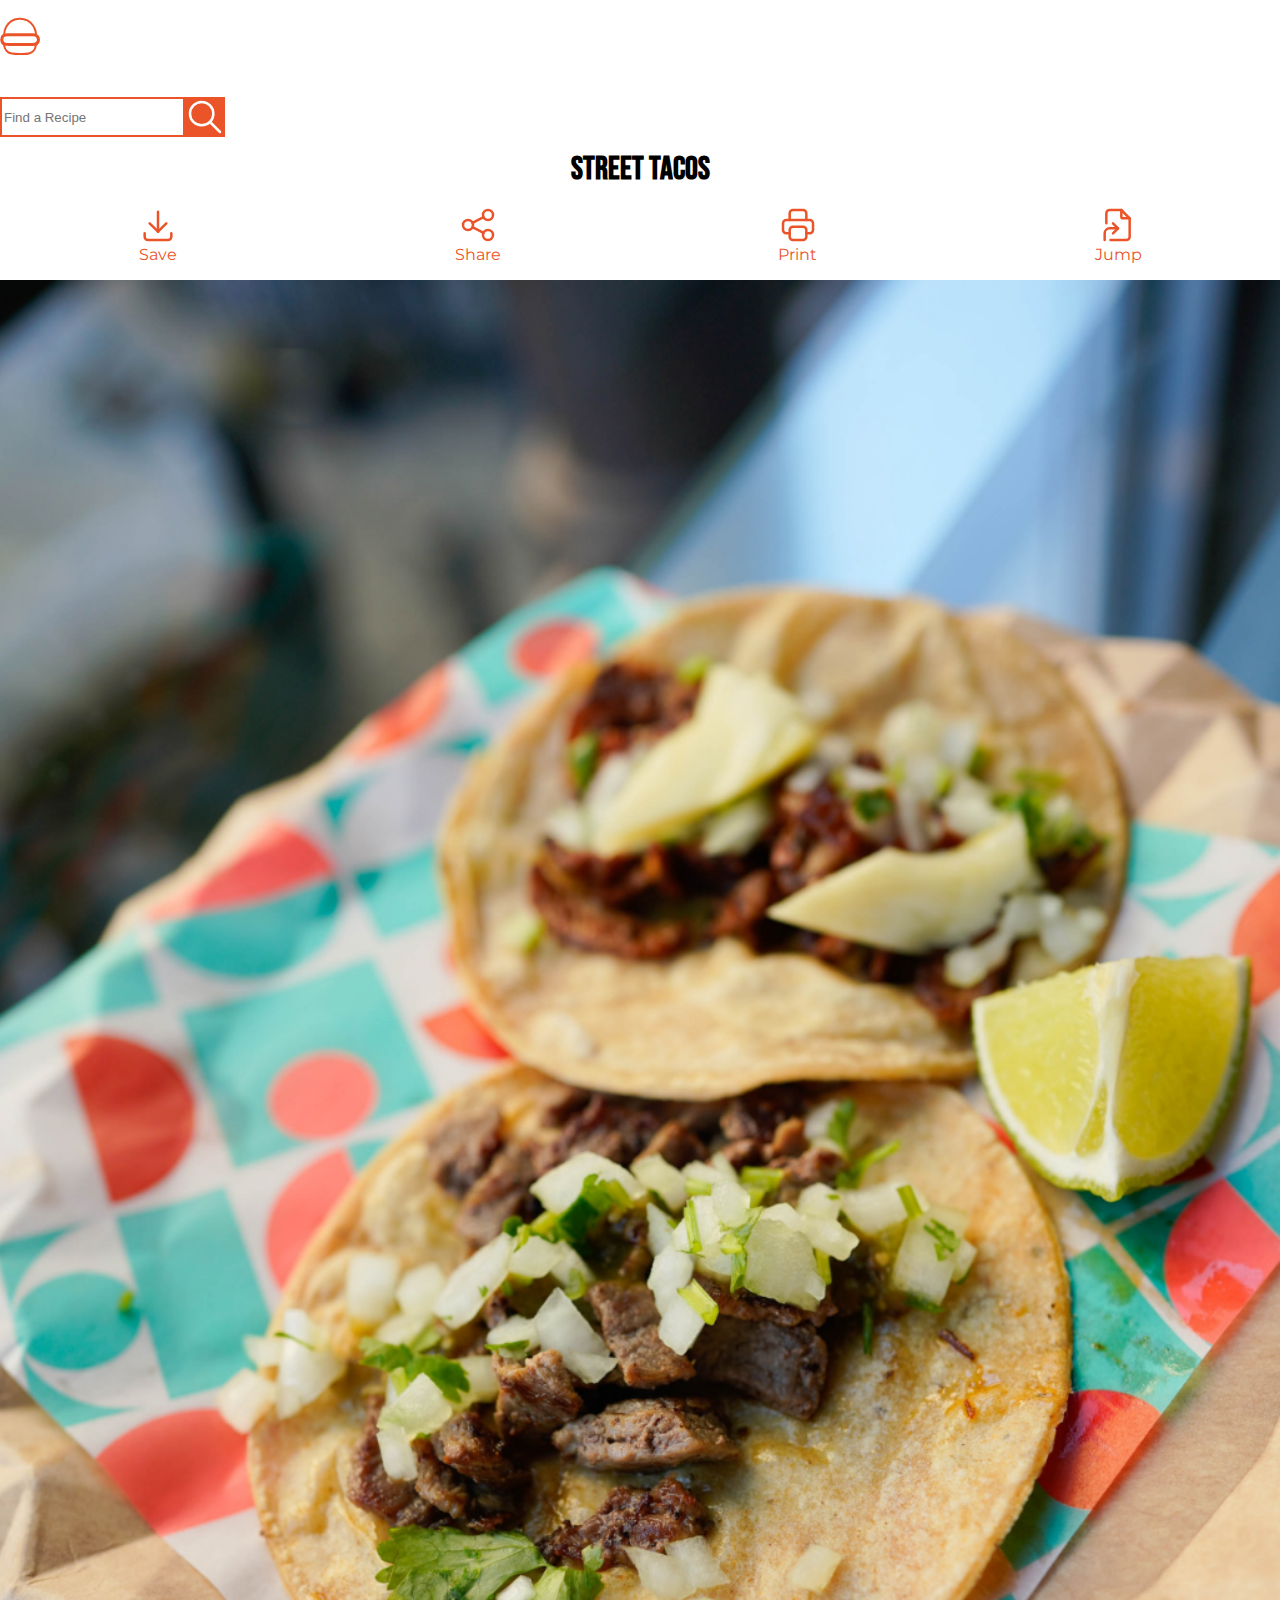
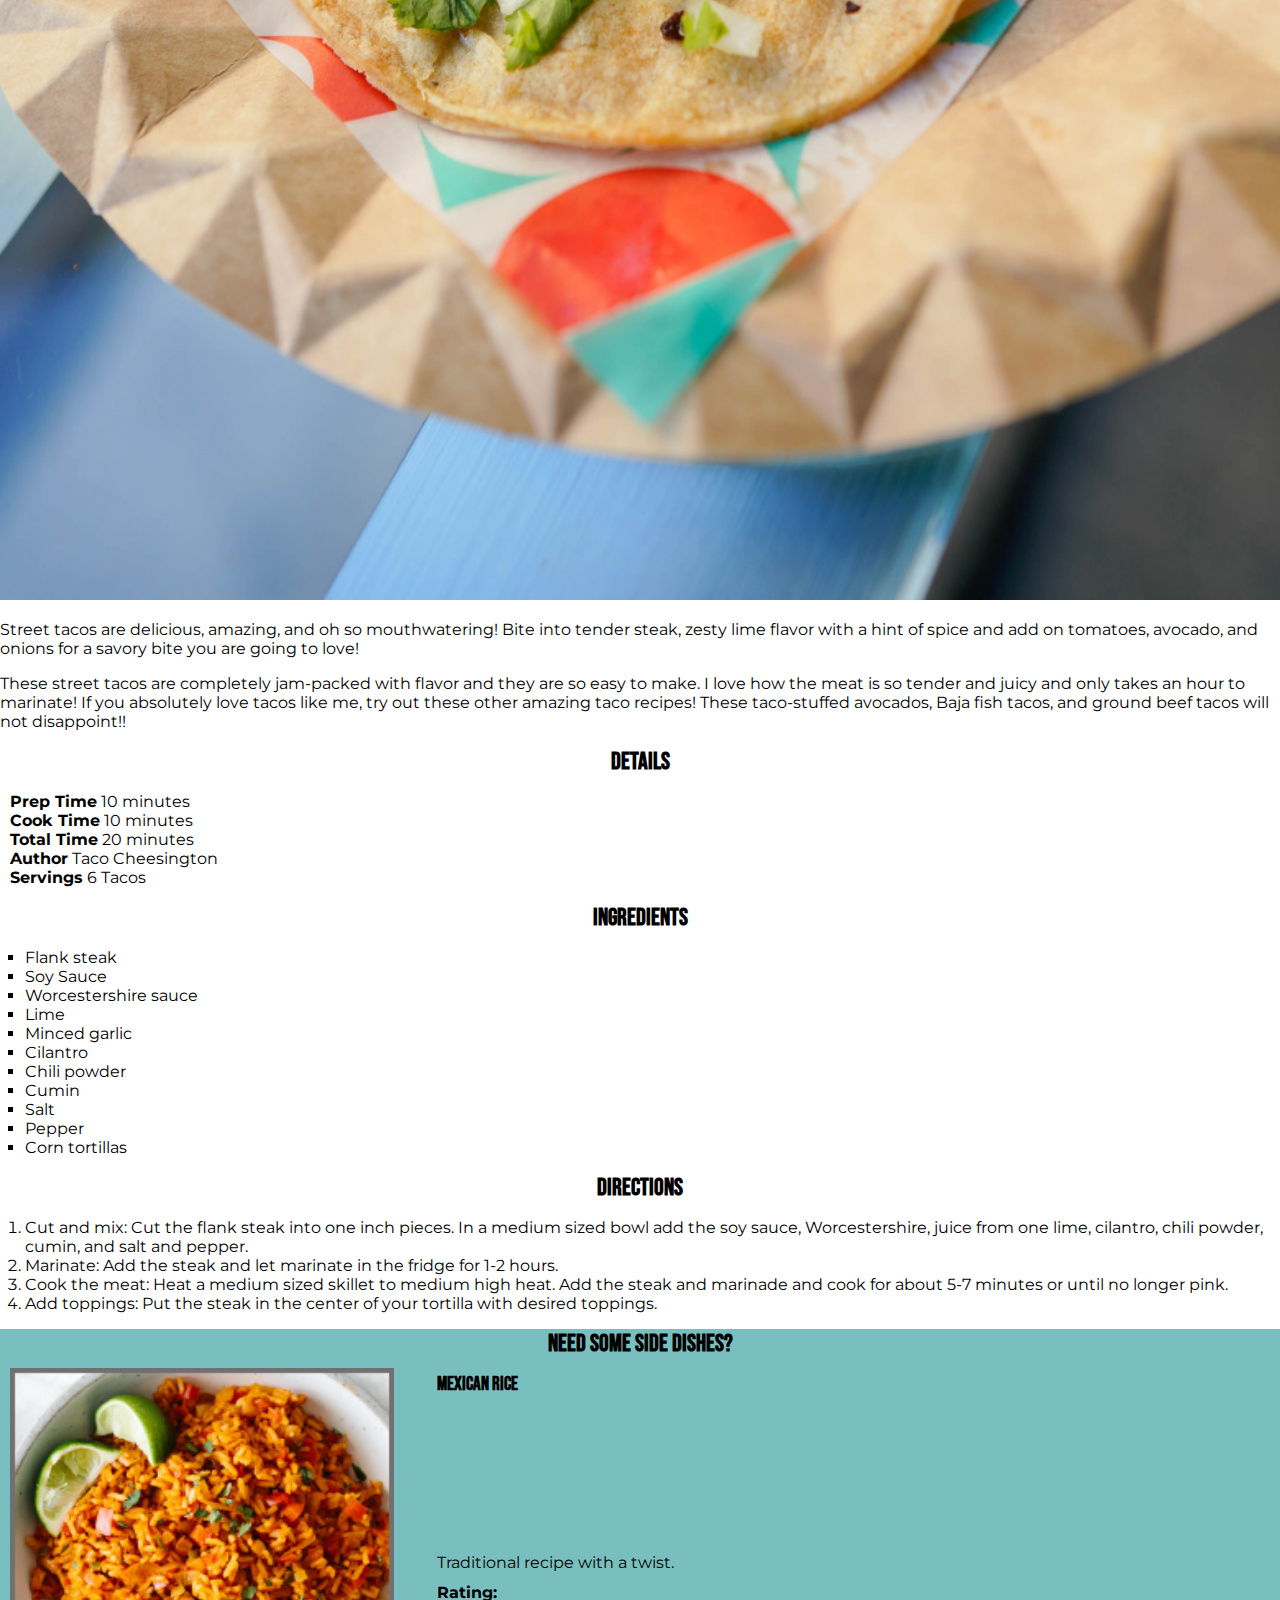
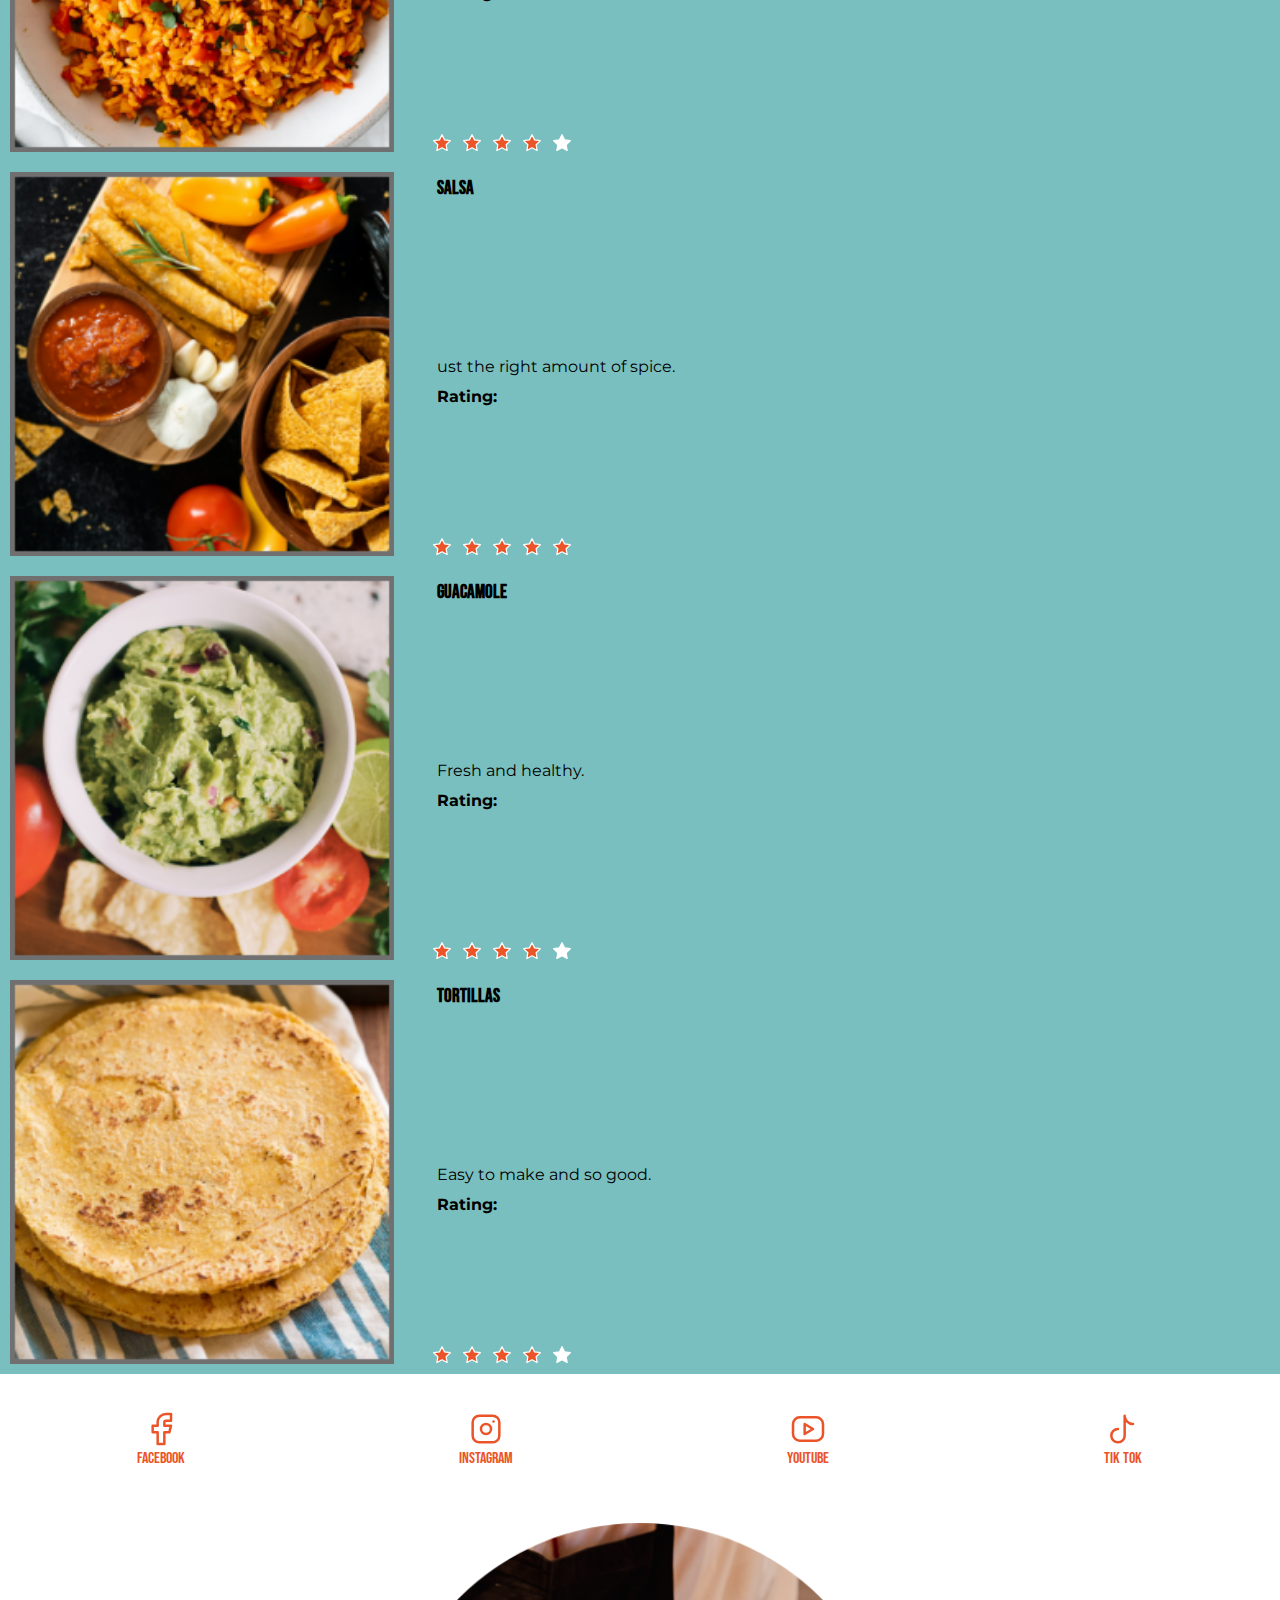
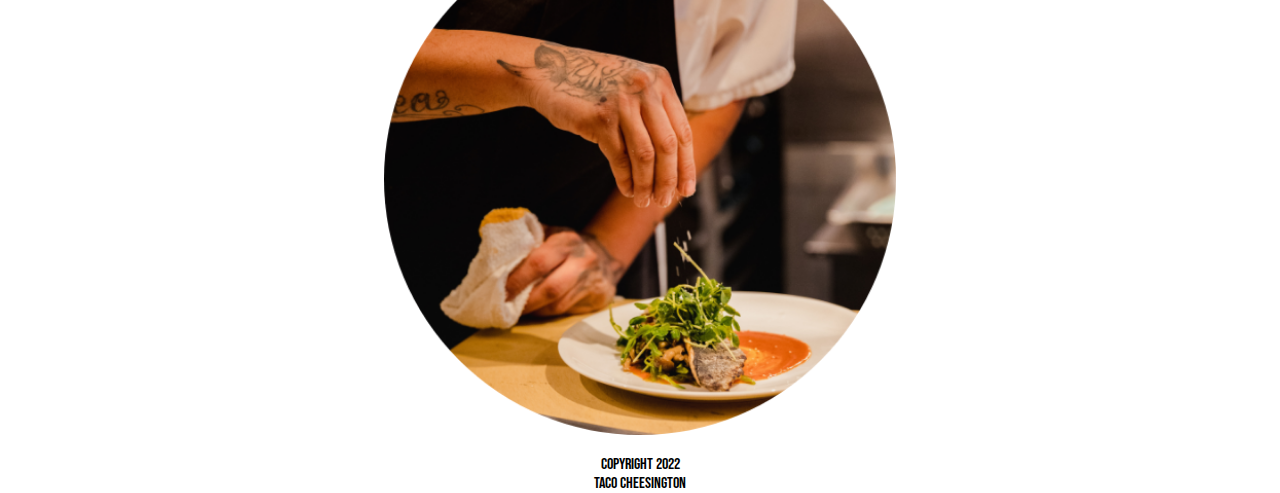
==== index.html @ 2fe8b37b "html marked/ css added" ====
<!-- NOTE: Leave all the content in this order; do not rearrange the text. This is the order it needs to be for accessibility. Use CSS to visually order it for viewing. Also, note the title and heading that have been applied. 
(Images/SVGs - locates files in the Google drive folder)
FONTS= https://fonts.google.com/share?selection.family=Bebas%20Neue%7CMontserrat:ital,wght@0,400;0,700;1,400  -->

<!DOCTYPE html>
<html lang="en">

<head>
    <meta charset="UTF-8">
    <meta name="viewport" content="width=device-width, initial-scale=1.0">
    <link rel="stylesheet" href="designs.css">
    <title>Good Eats - Street Tacos</title>
</head>

<body>
    <main>
        <h1>Street Tacos</h1>
        <ul id="recipe">
            <li><a href="#save">Save <svg xmlns="http://www.w3.org/2000/svg"
                        class="icon icon-tabler icon-tabler-download" width="40" height="40" viewBox="0 0 24 24"
                        stroke-width="1.5" stroke="#EB5428" fill="none" stroke-linecap="round" stroke-linejoin="round">
                        <path stroke="none" d="M0 0h24v24H0z" fill="none" />
                        <path d="M4 17v2a2 2 0 0 0 2 2h12a2 2 0 0 0 2 -2v-2" />
                        <polyline points="7 11 12 16 17 11" />
                        <line x1="12" y1="4" x2="12" y2="16" />
                    </svg></a></li>
            <li><a href="#share">Share <svg xmlns="http://www.w3.org/2000/svg"
                        class="icon icon-tabler icon-tabler-share" width="40" height="40" viewBox="0 0 24 24"
                        stroke-width="1.5" stroke="#EB5428" fill="none" stroke-linecap="round" stroke-linejoin="round">
                        <path stroke="none" d="M0 0h24v24H0z" fill="none" />
                        <circle cx="6" cy="12" r="3" />
                        <circle cx="18" cy="6" r="3" />
                        <circle cx="18" cy="18" r="3" />
                        <line x1="8.7" y1="10.7" x2="15.3" y2="7.3" />
                        <line x1="8.7" y1="13.3" x2="15.3" y2="16.7" />
                    </svg></a></li>
            <li><a href="#print">Print <svg xmlns="http://www.w3.org/2000/svg"
                        class="icon icon-tabler icon-tabler-printer" width="40" height="40" viewBox="0 0 24 24"
                        stroke-width="1.5" stroke="#EB5428" fill="none" stroke-linecap="round" stroke-linejoin="round">
                        <path stroke="none" d="M0 0h24v24H0z" fill="none" />
                        <path d="M17 17h2a2 2 0 0 0 2 -2v-4a2 2 0 0 0 -2 -2h-14a2 2 0 0 0 -2 2v4a2 2 0 0 0 2 2h2" />
                        <path d="M17 9v-4a2 2 0 0 0 -2 -2h-6a2 2 0 0 0 -2 2v4" />
                        <rect x="7" y="13" width="10" height="8" rx="2" />
                    </svg></a></li>
            <li><a href="#jump">Jump <svg xmlns="http://www.w3.org/2000/svg"
                        class="icon icon-tabler icon-tabler-file-symlink" width="40" height="40" viewBox="0 0 24 24"
                        stroke-width="1.5" stroke="#EB5428" fill="none" stroke-linecap="round" stroke-linejoin="round">
                        <path stroke="none" d="M0 0h24v24H0z" fill="none" />
                        <path d="M4 21v-4a3 3 0 0 1 3 -3h5" />
                        <path d="M9 17l3 -3l-3 -3" />
                        <path d="M14 3v4a1 1 0 0 0 1 1h4" />
                        <path d="M5 11v-6a2 2 0 0 1 2 -2h7l5 5v11a2 2 0 0 1 -2 2h-9.5" />
                    </svg></a></li>
        </ul>
        <img src="images/street-tacos.png" alt="">
        <div>
            <p>Street tacos are delicious, amazing, and oh so mouthwatering! Bite into tender steak,
                zesty lime flavor with a hint of spice and add on tomatoes, avocado, and onions for a
                savory bite you are going to love!</p>

            <p>These street tacos are completely jam-packed with flavor and they are so easy to make.
                I love how the meat is so tender and juicy and only takes an hour to marinate! If you absolutely
                love tacos like me, try out these other amazing taco recipes! These taco-stuffed avocados,
                Baja fish tacos, and ground beef tacos will not disappoint!!</p>
        </div>

        <section id="details">
            <h2>Details</h2>
            <ul>
                <li><span>Prep Time</span> 10 minutes</li>
                <li><span>Cook Time</span> 10 minutes</li>
                <li><span>Total Time</span> 20 minutes</li>
                <li><span>Author</span> Taco Cheesington</li>
                <li><span>Servings</span> 6 Tacos</li>
            </ul>
        </section>
        <section>
            <div id="ingredients">
                <h2>Ingredients</h2>
                <ul>
                    <li>Flank steak</li>
                    <li>Soy Sauce</li>
                    <li>Worcestershire sauce</li>
                    <li>Lime</li>
                    <li>Minced garlic</li>
                    <li>Cilantro</li>
                    <li>Chili powder</li>
                    <li>Cumin</li>
                    <li>Salt</li>
                    <li>Pepper</li>
                    <li>Corn tortillas</li>
                </ul>
            </div>
            <div id="directions">
                <h2>Directions</h2>
                <ol>
                    <li>Cut and mix: Cut the flank steak into one inch pieces. In a medium sized bowl add the soy sauce,
                        Worcestershire, juice from one lime, cilantro, chili powder, cumin, and salt and pepper.</li>
                    <li>Marinate: Add the steak and let marinate in the fridge for 1-2 hours.</li>
                    <li>Cook the meat: Heat a medium sized skillet to medium high heat. Add the steak and marinade and
                        cook for about 5-7 minutes or until no longer pink.</li>
                    <li>Add toppings: Put the steak in the center of your tortilla with desired toppings.</li>
                </ol>
            </div>
        </section>
        <section id="sideDishes">
            <h2>Need some side dishes?</h2>
            <section>
                <h3>Mexican Rice</h3>
                <img src="images/mexican-rice.png" alt="">
                <p>Traditional recipe with a twist.</p>
                <span>Rating:</span>
                <div><svg xmlns="http://www.w3.org/2000/svg" class="icon icon-tabler icon-tabler-star" width="20"
                        height="20" viewBox="0 0 24 24" stroke-width="1.5" stroke="#ffffff" fill="#eb5428"
                        stroke-linecap="round" stroke-linejoin="round">
                        <path stroke="none" d="M0 0h24v24H0z" fill="none" />
                        <path
                            d="M12 17.75l-6.172 3.245l1.179 -6.873l-5 -4.867l6.9 -1l3.086 -6.253l3.086 6.253l6.9 1l-5 4.867l1.179 6.873z" />
                    </svg><svg xmlns="http://www.w3.org/2000/svg" class="icon icon-tabler icon-tabler-star" width="20"
                        height="20" viewBox="0 0 24 24" stroke-width="1.5" stroke="#ffffff" fill="#eb5428"
                        stroke-linecap="round" stroke-linejoin="round">
                        <path stroke="none" d="M0 0h24v24H0z" fill="none" />
                        <path
                            d="M12 17.75l-6.172 3.245l1.179 -6.873l-5 -4.867l6.9 -1l3.086 -6.253l3.086 6.253l6.9 1l-5 4.867l1.179 6.873z" />
                    </svg><svg xmlns="http://www.w3.org/2000/svg" class="icon icon-tabler icon-tabler-star" width="20"
                        height="20" viewBox="0 0 24 24" stroke-width="1.5" stroke="#ffffff" fill="#eb5428"
                        stroke-linecap="round" stroke-linejoin="round">
                        <path stroke="none" d="M0 0h24v24H0z" fill="none" />
                        <path
                            d="M12 17.75l-6.172 3.245l1.179 -6.873l-5 -4.867l6.9 -1l3.086 -6.253l3.086 6.253l6.9 1l-5 4.867l1.179 6.873z" />
                    </svg><svg xmlns="http://www.w3.org/2000/svg" class="icon icon-tabler icon-tabler-star" width="20"
                        height="20" viewBox="0 0 24 24" stroke-width="1.5" stroke="#ffffff" fill="#eb5428"
                        stroke-linecap="round" stroke-linejoin="round">
                        <path stroke="none" d="M0 0h24v24H0z" fill="none" />
                        <path
                            d="M12 17.75l-6.172 3.245l1.179 -6.873l-5 -4.867l6.9 -1l3.086 -6.253l3.086 6.253l6.9 1l-5 4.867l1.179 6.873z" />
                    </svg><svg xmlns="http://www.w3.org/2000/svg" class="icon icon-tabler icon-tabler-star" width="20"
                        height="20" viewBox="0 0 24 24" stroke-width="1.5" stroke="#ffffff" fill="#ffffff"
                        stroke-linecap="round" stroke-linejoin="round">
                        <path stroke="none" d="M0 0h24v24H0z" fill="none" />
                        <path
                            d="M12 17.75l-6.172 3.245l1.179 -6.873l-5 -4.867l6.9 -1l3.086 -6.253l3.086 6.253l6.9 1l-5 4.867l1.179 6.873z" />
                    </svg>
                </div>
            </section>
            <section>
                <h3>Salsa</h3>
                <img src="images/salsa.png" alt="">
                <p>ust the right amount of spice.</p>
                <span>Rating:</span>
                <div><svg xmlns="http://www.w3.org/2000/svg" class="icon icon-tabler icon-tabler-star" width="20"
                        height="20" viewBox="0 0 24 24" stroke-width="1.5" stroke="#ffffff" fill="#eb5428"
                        stroke-linecap="round" stroke-linejoin="round">
                        <path stroke="none" d="M0 0h24v24H0z" fill="none" />
                        <path
                            d="M12 17.75l-6.172 3.245l1.179 -6.873l-5 -4.867l6.9 -1l3.086 -6.253l3.086 6.253l6.9 1l-5 4.867l1.179 6.873z" />
                    </svg><svg xmlns="http://www.w3.org/2000/svg" class="icon icon-tabler icon-tabler-star" width="20"
                        height="20" viewBox="0 0 24 24" stroke-width="1.5" stroke="#ffffff" fill="#eb5428"
                        stroke-linecap="round" stroke-linejoin="round">
                        <path stroke="none" d="M0 0h24v24H0z" fill="none" />
                        <path
                            d="M12 17.75l-6.172 3.245l1.179 -6.873l-5 -4.867l6.9 -1l3.086 -6.253l3.086 6.253l6.9 1l-5 4.867l1.179 6.873z" />
                    </svg><svg xmlns="http://www.w3.org/2000/svg" class="icon icon-tabler icon-tabler-star" width="20"
                        height="20" viewBox="0 0 24 24" stroke-width="1.5" stroke="#ffffff" fill="#eb5428"
                        stroke-linecap="round" stroke-linejoin="round">
                        <path stroke="none" d="M0 0h24v24H0z" fill="none" />
                        <path
                            d="M12 17.75l-6.172 3.245l1.179 -6.873l-5 -4.867l6.9 -1l3.086 -6.253l3.086 6.253l6.9 1l-5 4.867l1.179 6.873z" />
                    </svg><svg xmlns="http://www.w3.org/2000/svg" class="icon icon-tabler icon-tabler-star" width="20"
                        height="20" viewBox="0 0 24 24" stroke-width="1.5" stroke="#ffffff" fill="#eb5428"
                        stroke-linecap="round" stroke-linejoin="round">
                        <path stroke="none" d="M0 0h24v24H0z" fill="none" />
                        <path
                            d="M12 17.75l-6.172 3.245l1.179 -6.873l-5 -4.867l6.9 -1l3.086 -6.253l3.086 6.253l6.9 1l-5 4.867l1.179 6.873z" />
                    </svg><svg xmlns="http://www.w3.org/2000/svg" class="icon icon-tabler icon-tabler-star" width="20"
                        height="20" viewBox="0 0 24 24" stroke-width="1.5" stroke="#ffffff" fill="#eb5428"
                        stroke-linecap="round" stroke-linejoin="round">
                        <path stroke="none" d="M0 0h24v24H0z" fill="none" />
                        <path
                            d="M12 17.75l-6.172 3.245l1.179 -6.873l-5 -4.867l6.9 -1l3.086 -6.253l3.086 6.253l6.9 1l-5 4.867l1.179 6.873z" />
                    </svg>
                </div>
            </section>
            <section>
                <h3>Guacamole</h3>
                <img src="images/guacamole.png" alt="">
                <p>Fresh and healthy.</p>
                <span>Rating:</span>
                <div><svg xmlns="http://www.w3.org/2000/svg" class="icon icon-tabler icon-tabler-star" width="20"
                        height="20" viewBox="0 0 24 24" stroke-width="1.5" stroke="#ffffff" fill="#eb5428"
                        stroke-linecap="round" stroke-linejoin="round">
                        <path stroke="none" d="M0 0h24v24H0z" fill="none" />
                        <path
                            d="M12 17.75l-6.172 3.245l1.179 -6.873l-5 -4.867l6.9 -1l3.086 -6.253l3.086 6.253l6.9 1l-5 4.867l1.179 6.873z" />
                    </svg><svg xmlns="http://www.w3.org/2000/svg" class="icon icon-tabler icon-tabler-star" width="20"
                        height="20" viewBox="0 0 24 24" stroke-width="1.5" stroke="#ffffff" fill="#eb5428"
                        stroke-linecap="round" stroke-linejoin="round">
                        <path stroke="none" d="M0 0h24v24H0z" fill="none" />
                        <path
                            d="M12 17.75l-6.172 3.245l1.179 -6.873l-5 -4.867l6.9 -1l3.086 -6.253l3.086 6.253l6.9 1l-5 4.867l1.179 6.873z" />
                    </svg><svg xmlns="http://www.w3.org/2000/svg" class="icon icon-tabler icon-tabler-star" width="20"
                        height="20" viewBox="0 0 24 24" stroke-width="1.5" stroke="#ffffff" fill="#eb5428"
                        stroke-linecap="round" stroke-linejoin="round">
                        <path stroke="none" d="M0 0h24v24H0z" fill="none" />
                        <path
                            d="M12 17.75l-6.172 3.245l1.179 -6.873l-5 -4.867l6.9 -1l3.086 -6.253l3.086 6.253l6.9 1l-5 4.867l1.179 6.873z" />
                    </svg><svg xmlns="http://www.w3.org/2000/svg" class="icon icon-tabler icon-tabler-star" width="20"
                        height="20" viewBox="0 0 24 24" stroke-width="1.5" stroke="#ffffff" fill="#eb5428"
                        stroke-linecap="round" stroke-linejoin="round">
                        <path stroke="none" d="M0 0h24v24H0z" fill="none" />
                        <path
                            d="M12 17.75l-6.172 3.245l1.179 -6.873l-5 -4.867l6.9 -1l3.086 -6.253l3.086 6.253l6.9 1l-5 4.867l1.179 6.873z" />
                    </svg><svg xmlns="http://www.w3.org/2000/svg" class="icon icon-tabler icon-tabler-star" width="20"
                        height="20" viewBox="0 0 24 24" stroke-width="1.5" stroke="#ffffff" fill="#ffffff"
                        stroke-linecap="round" stroke-linejoin="round">
                        <path stroke="none" d="M0 0h24v24H0z" fill="none" />
                        <path
                            d="M12 17.75l-6.172 3.245l1.179 -6.873l-5 -4.867l6.9 -1l3.086 -6.253l3.086 6.253l6.9 1l-5 4.867l1.179 6.873z" />
                    </svg>
                </div>
            </section>
            <section>
                <h3>Tortillas</h3>
                <img src="images/tortillas.png" alt="">
                <p>Easy to make and so good.</p>
                <span>Rating:</span>
                <div><svg xmlns="http://www.w3.org/2000/svg" class="icon icon-tabler icon-tabler-star" width="20"
                        height="20" viewBox="0 0 24 24" stroke-width="1.5" stroke="#ffffff" fill="#eb5428"
                        stroke-linecap="round" stroke-linejoin="round">
                        <path stroke="none" d="M0 0h24v24H0z" fill="none" />
                        <path
                            d="M12 17.75l-6.172 3.245l1.179 -6.873l-5 -4.867l6.9 -1l3.086 -6.253l3.086 6.253l6.9 1l-5 4.867l1.179 6.873z" />
                    </svg><svg xmlns="http://www.w3.org/2000/svg" class="icon icon-tabler icon-tabler-star" width="20"
                        height="20" viewBox="0 0 24 24" stroke-width="1.5" stroke="#ffffff" fill="#eb5428"
                        stroke-linecap="round" stroke-linejoin="round">
                        <path stroke="none" d="M0 0h24v24H0z" fill="none" />
                        <path
                            d="M12 17.75l-6.172 3.245l1.179 -6.873l-5 -4.867l6.9 -1l3.086 -6.253l3.086 6.253l6.9 1l-5 4.867l1.179 6.873z" />
                    </svg><svg xmlns="http://www.w3.org/2000/svg" class="icon icon-tabler icon-tabler-star" width="20"
                        height="20" viewBox="0 0 24 24" stroke-width="1.5" stroke="#ffffff" fill="#eb5428"
                        stroke-linecap="round" stroke-linejoin="round">
                        <path stroke="none" d="M0 0h24v24H0z" fill="none" />
                        <path
                            d="M12 17.75l-6.172 3.245l1.179 -6.873l-5 -4.867l6.9 -1l3.086 -6.253l3.086 6.253l6.9 1l-5 4.867l1.179 6.873z" />
                    </svg><svg xmlns="http://www.w3.org/2000/svg" class="icon icon-tabler icon-tabler-star" width="20"
                        height="20" viewBox="0 0 24 24" stroke-width="1.5" stroke="#ffffff" fill="#eb5428"
                        stroke-linecap="round" stroke-linejoin="round">
                        <path stroke="none" d="M0 0h24v24H0z" fill="none" />
                        <path
                            d="M12 17.75l-6.172 3.245l1.179 -6.873l-5 -4.867l6.9 -1l3.086 -6.253l3.086 6.253l6.9 1l-5 4.867l1.179 6.873z" />
                    </svg><svg xmlns="http://www.w3.org/2000/svg" class="icon icon-tabler icon-tabler-star" width="20"
                        height="20" viewBox="0 0 24 24" stroke-width="1.5" stroke="#ffffff" fill="#ffffff"
                        stroke-linecap="round" stroke-linejoin="round">
                        <path stroke="none" d="M0 0h24v24H0z" fill="none" />
                        <path
                            d="M12 17.75l-6.172 3.245l1.179 -6.873l-5 -4.867l6.9 -1l3.086 -6.253l3.086 6.253l6.9 1l-5 4.867l1.179 6.873z" />
                    </svg>
                </div>
            </section>
        </section>
    </main>

    <header>
        <nav>
            <ul>
                <li><a href="#home"><svg xmlns="http://www.w3.org/2000/svg" width="40" height="40"
                            style="enable-background:new 0 0 40 40" xml:space="preserve">
                            <path
                                d="M36 17.6c.1 1.8.1 3.6.1 5.4.1 2.7 0 5.5-.9 8-.5 1.4-1.3 2.6-2.4 3.6-3.3 2.7-6 2.4-12.6 2.4-4.6 0-9.2.2-12.2-1.9-2.5-1.8-3.6-4.2-3.8-7.1-.2-3.6.1-7.2.1-10.8 0-2.6.6-5.1 1.9-7.4 2.5-4.5 7.3-7.5 12.4-8 .4-.1.9-.1 1.4-.1 5.2 0 10.1 2.6 13 6.8 1 1.5 1.8 3.1 2.3 4.9.4 1.3.6 2.7.7 4.2z"
                                style="fill:none;stroke:#eb5428;stroke-width:2;stroke-miterlimit:10" />
                            <path
                                d="M36.1 22.6c0 .5-.1 1-.5 1.4-.5.7-1.4 1.2-2.6 1.3-2.8.2-5.8.1-8.6.1h-12c-1.3 0-2.6 0-3.8-.1-1.1 0-2.4 0-3.3-.6-.8-.6-1.2-1.4-1.2-2.2 0-.9.3-1.8 1.5-2.3.9-.4 2-.5 3.1-.5 1.4 0 2.8-.1 4.3-.1h14.5c1.2 0 2.3 0 3.5.1 1.7.1 3.3-.1 4.4 1 .3.6.7 1.3.7 1.9z"
                                style="fill:none;stroke:#fff;stroke-width:2.0832;stroke-miterlimit:10" />
                            <path
                                d="M38.5 22.6c0 .9-.2 1.7-.5 2.5-.6 1.3-1.7 2.1-3 2.2-3.3.3-6.7.2-9.9.2H11.2c-1.5 0-3-.1-4.4-.1-1.3-.1-2.8 0-3.8-1-.9-1-1.3-2.5-1.3-3.8 0-1.6.3-3.1 1.7-4 1-.7 2.3-.8 3.5-.8 1.6-.1 3.3-.1 4.9-.1H28.5c1.3 0 2.7 0 4 .1 2 .1 3.8-.1 5.1 1.7.5.9.9 2 .9 3.1z"
                                style="fill:none;stroke:#eb5428;stroke-width:2.9408;stroke-miterlimit:10" />
                        </svg></a></li>
                <li><a href="#home"><svg xmlns="http://www.w3.org/2000/svg"
                            class="icon icon-tabler icon-tabler-tools-kitchen" width="60" height="60"
                            viewBox="0 0 24 24" stroke-width="1.5" stroke="#ffffff" fill="none" stroke-linecap="round"
                            stroke-linejoin="round">
                            <path stroke="none" d="M0 0h24v24H0z" fill="none" />
                            <path d="M4 3h8l-1 9h-6z" />
                            <path d="M7 18h2v3h-2z" />
                            <path d="M20 3v12h-5c-.023 -3.681 .184 -7.406 5 -12z" />
                            <path d="M20 15v6h-1v-3" />
                            <line x1="8" y1="12" x2="8" y2="18" />
                        </svg></a></li>
                <li><a href="#breakfast">Breakfast <img src="images/breakfast.png" alt=""></a></li>
                <li><a href="#brunch">Brunch <img src="images/brunch.png" alt=""></a></li>
                <li><a href="#lunch">Lunch <img src="images/lunch.png" alt=""></a></li>
                <li><a href="#dinner">Dinner <img src="images/dinner.png" alt=""></a></li>
                <li><a href="#apps">Appetizers <img src="images/appetizers.png" alt=""></a></li>
                <li><a href="#desserts">Desserts <img src="images/desserts.png" alt=""></a></li>
                <li><a href="#drinks">Beverages <img src="images/beverages.png" alt=""></a></li>
                <li><a href="#profile"><svg xmlns="http://www.w3.org/2000/svg"
                            class="icon icon-tabler icon-tabler-user-circle" width="40" height="40" viewBox="0 0 24 24"
                            stroke-width="1.5" stroke="#ffffff" fill="none" stroke-linecap="round"
                            stroke-linejoin="round">
                            <path stroke="none" d="M0 0h24v24H0z" fill="none" />
                            <circle cx="12" cy="12" r="9" />
                            <circle cx="12" cy="10" r="3" />
                            <path d="M6.168 18.849a4 4 0 0 1 3.832 -2.849h4a4 4 0 0 1 3.834 2.855" />
                        </svg></a></li>
            </ul>
        </nav>
        <div>
            <input type="text" placeholder="Find a Recipe">
            <svg xmlns="http://www.w3.org/2000/svg" class="icon icon-tabler icon-tabler-search" width="40" height="40"
                viewBox="0 0 24 24" stroke-width="1.5" stroke="#fff" fill="#EB5428" stroke-linecap="round"
                stroke-linejoin="round">
                <path stroke="none" d="M0 0h24v24H0z" fill="#EB5428" />
                <circle cx="10" cy="10" r="7" />
                <line x1="21" y1="21" x2="15" y2="15" />
            </svg>
        </div>
    </header>
    <footer>
        <section id="social">
            <span>Social Media Links</span>
            <ul>
                <li><a href="">Facebook <svg xmlns="http://www.w3.org/2000/svg"
                            class="icon icon-tabler icon-tabler-brand-facebook" width="40" height="40"
                            viewBox="0 0 24 24" stroke-width="1.5" stroke="#EB5428" fill="none" stroke-linecap="round"
                            stroke-linejoin="round">
                            <path stroke="none" d="M0 0h24v24H0z" fill="none" />
                            <path d="M7 10v4h3v7h4v-7h3l1 -4h-4v-2a1 1 0 0 1 1 -1h3v-4h-3a5 5 0 0 0 -5 5v2h-3" />
                        </svg></a></li>
                <li><a href="">Instagram <svg xmlns="http://www.w3.org/2000/svg"
                            class="icon icon-tabler icon-tabler-brand-instagram" width="40" height="40"
                            viewBox="0 0 24 24" stroke-width="1.5" stroke="#EB5428" fill="none" stroke-linecap="round"
                            stroke-linejoin="round">
                            <path stroke="none" d="M0 0h24v24H0z" fill="none" />
                            <rect x="4" y="4" width="16" height="16" rx="4" />
                            <circle cx="12" cy="12" r="3" />
                            <line x1="16.5" y1="7.5" x2="16.5" y2="7.501" />
                        </svg></a></li>
                <li><a href="">YouTube <svg xmlns="http://www.w3.org/2000/svg"
                            class="icon icon-tabler icon-tabler-brand-youtube" width="40" height="40"
                            viewBox="0 0 24 24" stroke-width="1.5" stroke="#EB5428" fill="none" stroke-linecap="round"
                            stroke-linejoin="round">
                            <path stroke="none" d="M0 0h24v24H0z" fill="none" />
                            <rect x="3" y="5" width="18" height="14" rx="4" />
                            <path d="M10 9l5 3l-5 3z" />
                        </svg></a></li>
                <li><a href="">Tik Tok <svg xmlns="http://www.w3.org/2000/svg"
                            class="icon icon-tabler icon-tabler-brand-tiktok" width="40" height="40" viewBox="0 0 24 24"
                            stroke-width="1.5" stroke="#EB5428" fill="none" stroke-linecap="round"
                            stroke-linejoin="round">
                            <path stroke="none" d="M0 0h24v24H0z" fill="none" />
                            <path d="M9 12a4 4 0 1 0 4 4v-12a5 5 0 0 0 5 5" />
                        </svg></a></li>

            </ul>
        </section>

        <span>Good Eats</span>
        <section id="copyRight">
            <div>
                <p>Copyright 2022</p>
                <p>Taco Cheesington</p>
            </div>
            <img src="images/taco-cheesington.png" alt="">
        </section>
    </footer>
</body>

</html>
---- designs.css ----
@font-face {
    font-family: bebas;
    src: url("fonts/BebasNeue-Regular.ttf");
}

@font-face {
    font-family: montserrat;
    src: url("fonts/Montserrat-VariableFont_wght.ttf");
}

html {
    /* font-family: Arial, Helvetica, sans-serif; */
    background-color: rgba(122, 191, 191, 0.5);
    margin: 0 auto;
}

body {
    margin: 0 auto;
    background-color: #fff;
    max-width: 1300px;
    font-family: montserrat, Arial, Helvetica, sans-serif;
}



@media screen and (min-width:414px) {

    h1,
    h2,
    h3 {
        margin: 0;
        text-transform: uppercase;
        text-align: center;
        font-family: bebas, cursive;
    }

    li {
        list-style-type: none;
    }

    li a {
        text-decoration: none;
    }


    #recipe {
        display: flex;
        padding: 0;
        flex-direction: row;
        justify-content: space-around;
    }

    #recipe a {
        color: #eb5428;
        display: flex;
        flex-direction: column-reverse;
        align-items: center;
    }

    main {
        padding-top: 150px;
    }

    header div {
        display: flex;
    }

    input {
        border: #eb5428 solid 2px;

    }

    main img {
        width: 100%;
    }

    a[href="#breakfast"],
    a[href="#brunch"],
    a[href="#lunch"],
    a[href="#dinner"],
    a[href="#apps"],
    a[href="#desserts"],
    a[href="#drinks"] {
        visibility: collapse;
    }

    header {
        position: absolute;
        top: 1px;
        height: 100px;
    }

    nav ul {
        display: flex;
        width: 100%;
        padding: 0;
    }

    nav li {
        list-style-type: none;
    }

    nav img {
        width: 10%;
    }

    #details span {
        font-weight: bold;
    }

    #details ul {
        padding-left: 10px;
    }

    #ingredients li {
        list-style-type: square;
    }

    #ingredients ul {
        padding-left: 25px;
    }

    #directions li {
        list-style-type: auto;
    }

    #directions ol {
        padding-left: 25px;
    }

    #sideDishes {
        background-color: #7abfbf;
    }

    #sideDishes section {
        display: grid;
        grid-template-columns: 1fr 1fr 1fr;
        grid-template-rows: 1fr 1fr;
    }

    #sideDishes img {
        width: 45%;
        grid-column-start: 1;
        grid-column-end: 3;
        grid-row-start: 1;
        grid-row-end: 4;
        padding: 10px;
    }

    #sideDishes h3,
    #sideDishes p {
        grid-column-start: 2;
        grid-column-end: 4;
        grid-row-start: 1;
        grid-row-end: 2;
        text-align: left;
        padding: 10px;
    }

    #sideDishes h3 {
        padding-top: 15px;
        font-weight: bold;
    }

    #sideDishes p {
        grid-row-start: 2;
        margin: 0;
    }

    #sideDishes span {
        grid-column-start: 2;
        grid-column-end: 4;
        grid-row-start: 2;
        width: fit-content;
        height: fit-content;
        padding: 40px 0 0 10px;
        font-weight: bold;
    }

    #sideDishes div {
        grid-column-start: 2;
        grid-column-end: 4;
        grid-row-start: 3;
    }

    #sideDishes svg {
        padding: 5px;
    }

    footer img {
        width: 40%;
        padding: 20px;
    }

    footer span {
        visibility: hidden;
    }

    #social ul {
        display: flex;
        padding: 0;
        flex-direction: row;
        justify-content: space-around;
    }

    #social a {
        color: #eb5428;
        display: flex;
        flex-direction: column-reverse;
        align-items: center;
    }

    footer {
        font-family: bebas, cursive;
        text-align: center;
    }

    footer p{
        margin: 0;
    }

    #copyRight{
        display: flex;
        flex-direction: column-reverse;
        align-items: center;
    }

}

@media screen and (min-width:768px) {}

@media screen and (min-width:1280px) {}
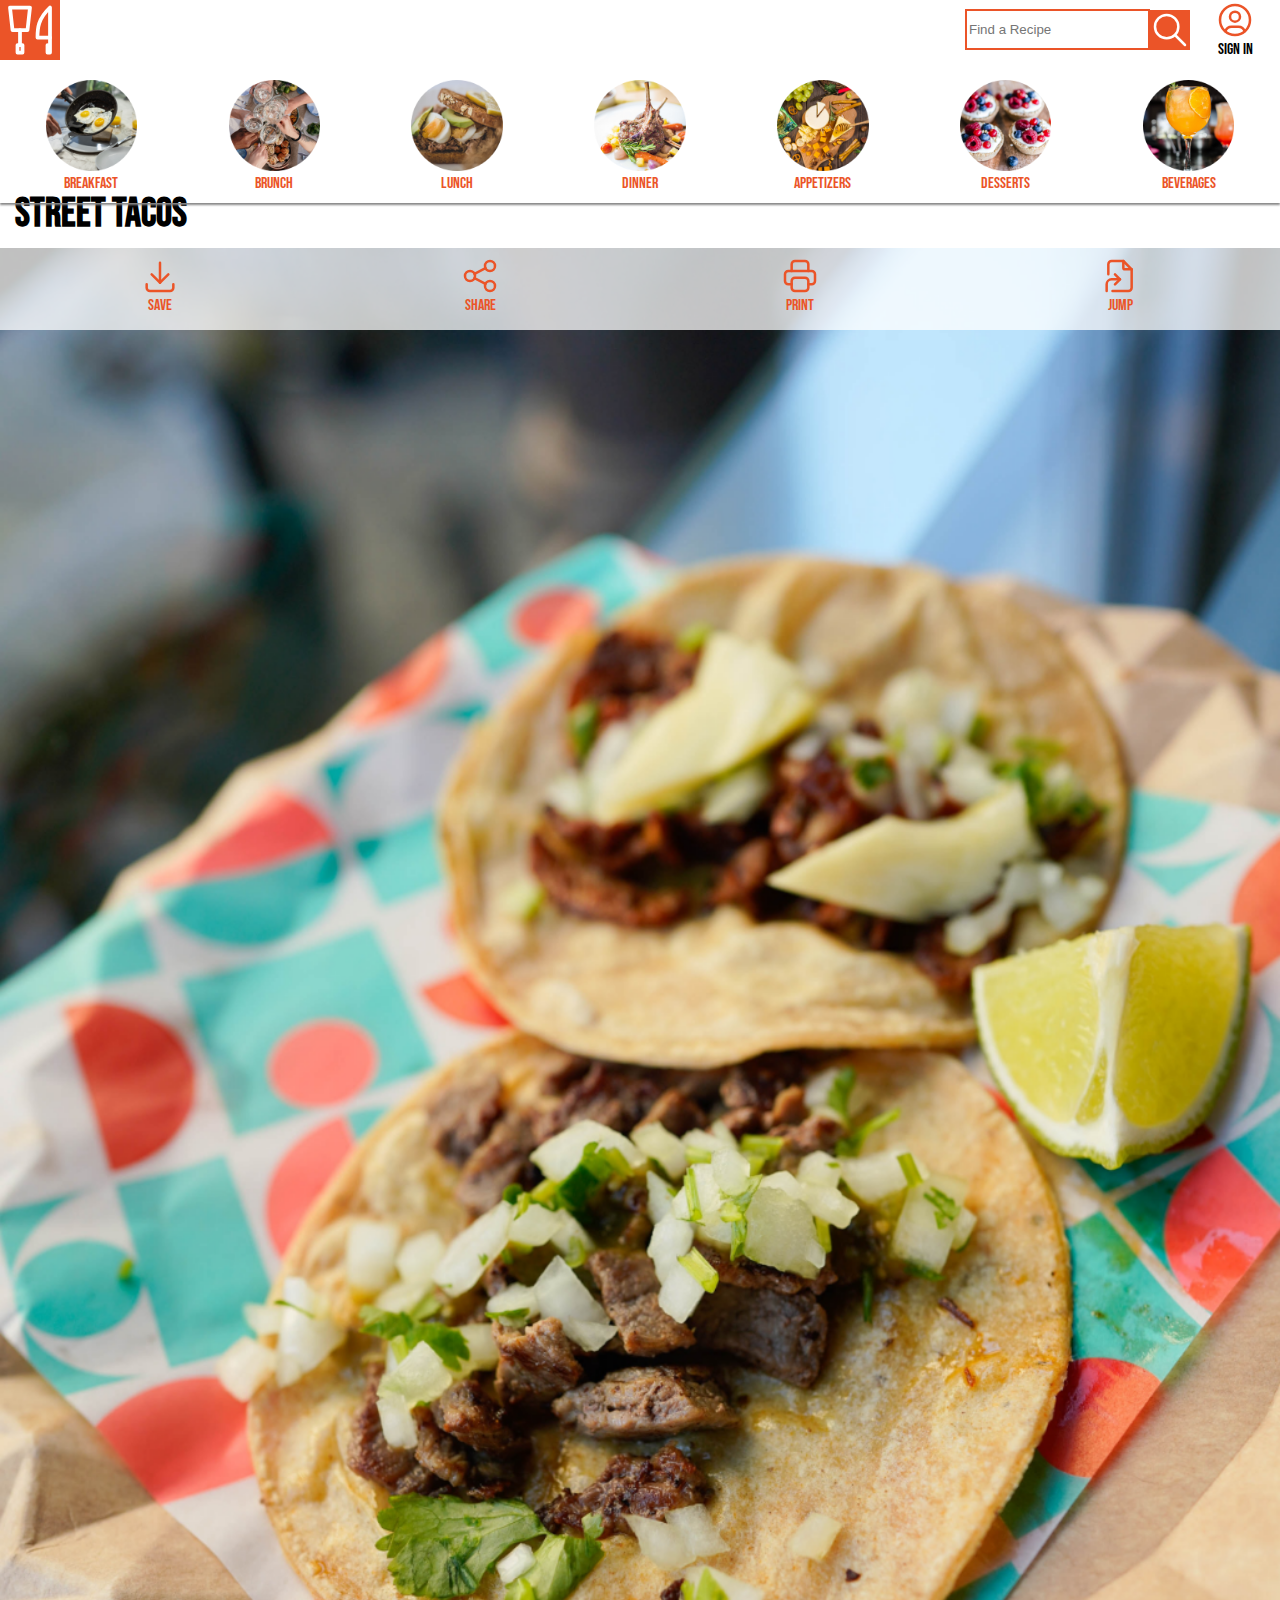
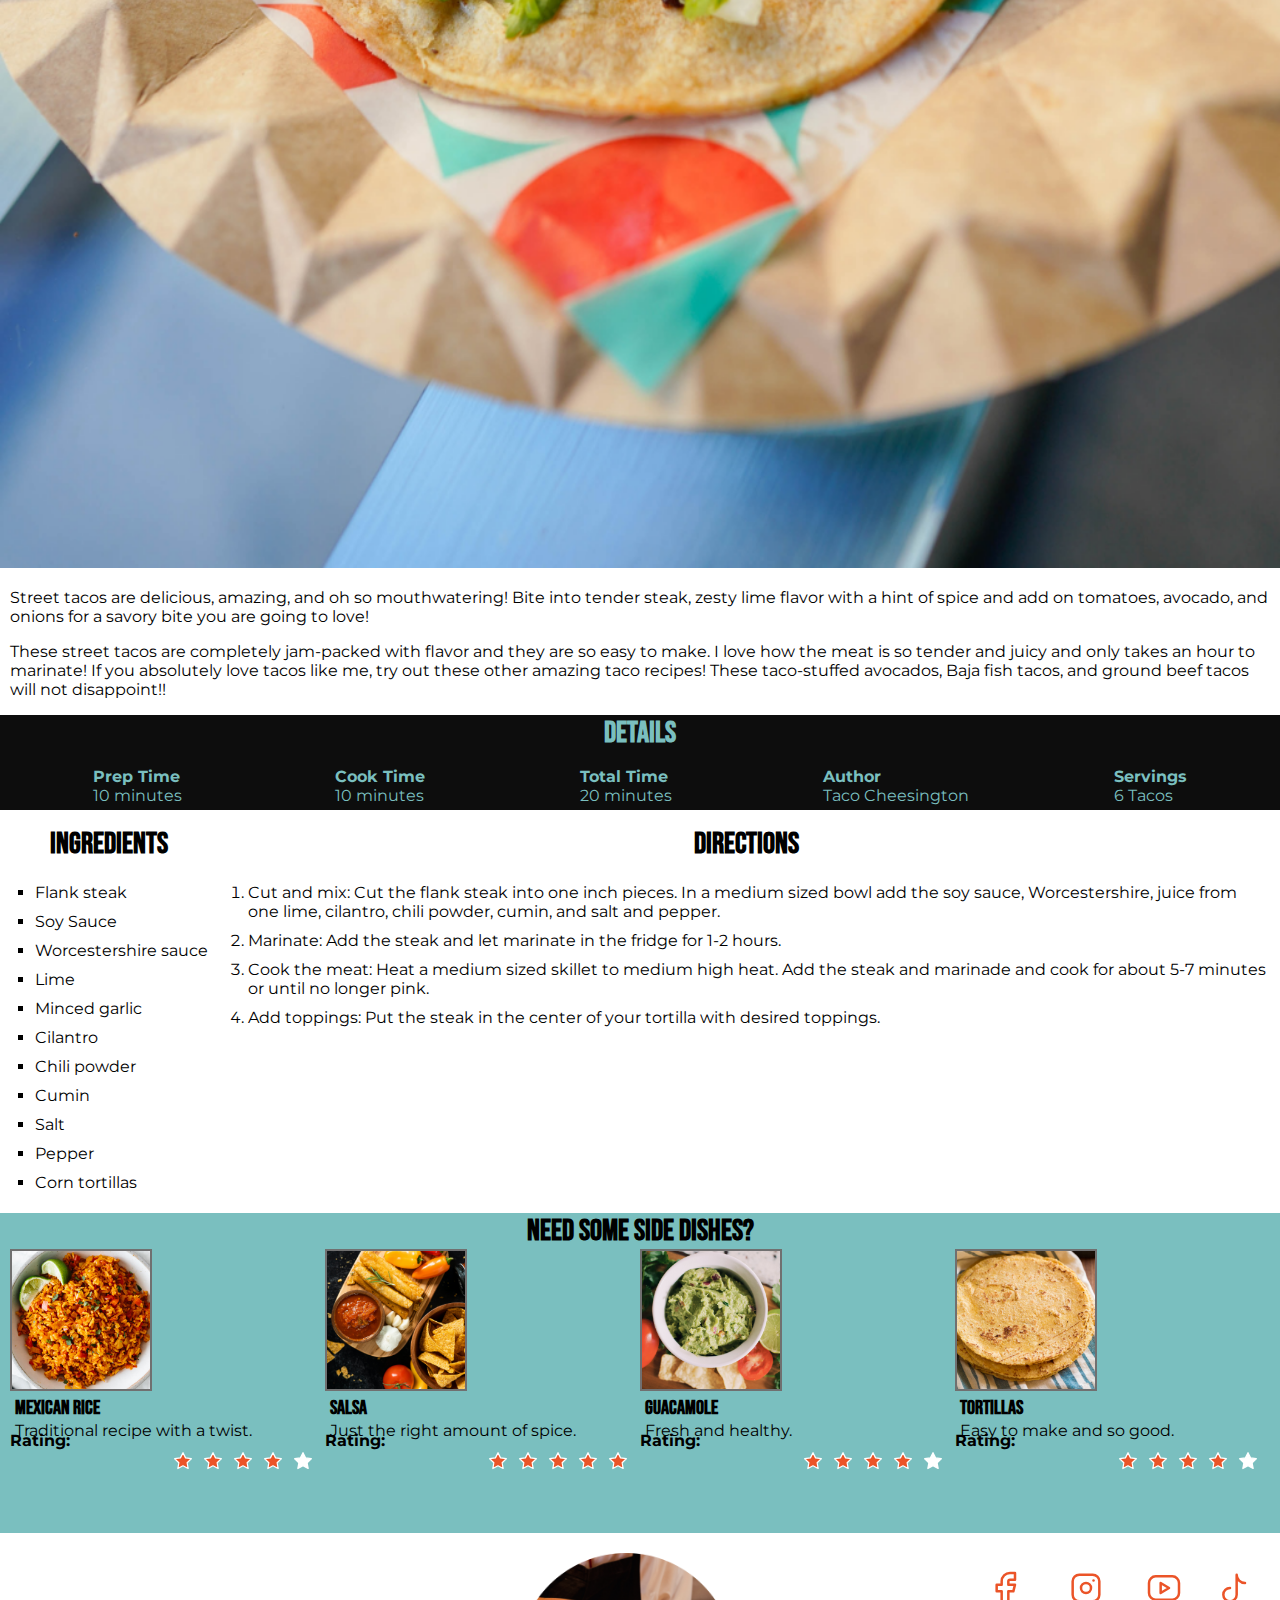
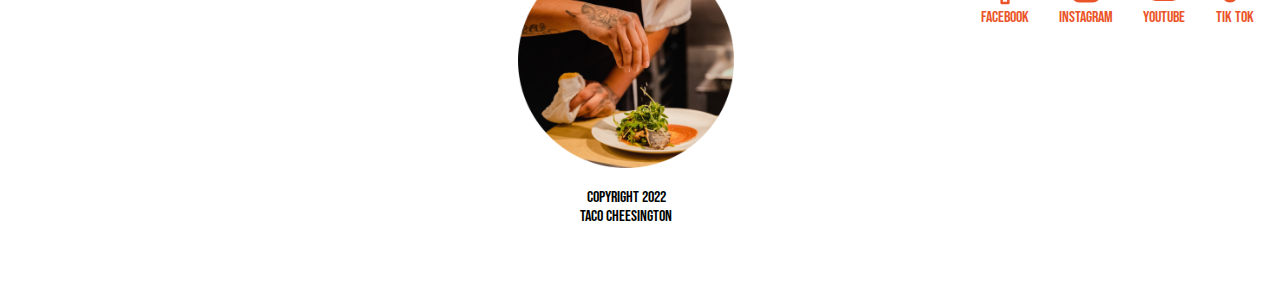
==== commit 75793469: "chagned for screen sizes" ====
--- a/index.html
+++ b/index.html
@@ -53,7 +53,7 @@
                     </svg></a></li>
         </ul>
         <img src="images/street-tacos.png" alt="">
-        <div>
+        <div class="padded">
             <p>Street tacos are delicious, amazing, and oh so mouthwatering! Bite into tender steak,
                 zesty lime flavor with a hint of spice and add on tomatoes, avocado, and onions for a
                 savory bite you are going to love!</p>
@@ -74,7 +74,7 @@
                 <li><span>Servings</span> 6 Tacos</li>
             </ul>
         </section>
-        <section>
+        <section id="ingredients-directions-section">
             <div id="ingredients">
                 <h2>Ingredients</h2>
                 <ul>
@@ -146,7 +146,7 @@
             <section>
                 <h3>Salsa</h3>
                 <img src="images/salsa.png" alt="">
-                <p>ust the right amount of spice.</p>
+                <p>Just the right amount of spice.</p>
                 <span>Rating:</span>
                 <div><svg xmlns="http://www.w3.org/2000/svg" class="icon icon-tabler icon-tabler-star" width="20"
                         height="20" viewBox="0 0 24 24" stroke-width="1.5" stroke="#ffffff" fill="#eb5428"
@@ -263,7 +263,7 @@
     <header>
         <nav>
             <ul>
-                <li><a href="#home"><svg xmlns="http://www.w3.org/2000/svg" width="40" height="40"
+                <li id="hamburger-icon"><a href="#home"><svg xmlns="http://www.w3.org/2000/svg" width="40" height="40"
                             style="enable-background:new 0 0 40 40" xml:space="preserve">
                             <path
                                 d="M36 17.6c.1 1.8.1 3.6.1 5.4.1 2.7 0 5.5-.9 8-.5 1.4-1.3 2.6-2.4 3.6-3.3 2.7-6 2.4-12.6 2.4-4.6 0-9.2.2-12.2-1.9-2.5-1.8-3.6-4.2-3.8-7.1-.2-3.6.1-7.2.1-10.8 0-2.6.6-5.1 1.9-7.4 2.5-4.5 7.3-7.5 12.4-8 .4-.1.9-.1 1.4-.1 5.2 0 10.1 2.6 13 6.8 1 1.5 1.8 3.1 2.3 4.9.4 1.3.6 2.7.7 4.2z"
@@ -275,11 +275,11 @@
                                 d="M38.5 22.6c0 .9-.2 1.7-.5 2.5-.6 1.3-1.7 2.1-3 2.2-3.3.3-6.7.2-9.9.2H11.2c-1.5 0-3-.1-4.4-.1-1.3-.1-2.8 0-3.8-1-.9-1-1.3-2.5-1.3-3.8 0-1.6.3-3.1 1.7-4 1-.7 2.3-.8 3.5-.8 1.6-.1 3.3-.1 4.9-.1H28.5c1.3 0 2.7 0 4 .1 2 .1 3.8-.1 5.1 1.7.5.9.9 2 .9 3.1z"
                                 style="fill:none;stroke:#eb5428;stroke-width:2.9408;stroke-miterlimit:10" />
                         </svg></a></li>
-                <li><a href="#home"><svg xmlns="http://www.w3.org/2000/svg"
+                <li id="dining-icon"><a href="#home"><svg xmlns="http://www.w3.org/2000/svg"
                             class="icon icon-tabler icon-tabler-tools-kitchen" width="60" height="60"
-                            viewBox="0 0 24 24" stroke-width="1.5" stroke="#ffffff" fill="none" stroke-linecap="round"
-                            stroke-linejoin="round">
-                            <path stroke="none" d="M0 0h24v24H0z" fill="none" />
+                            viewBox="0 0 24 24" stroke-width="1.5" stroke="#ffffff" fill="#eb5428" stroke-linecap="round"
+                            stroke-linejoin="round">
+                            <path stroke="none" d="M0 0h24v24H0z" fill="#eb5428" />
                             <path d="M4 3h8l-1 9h-6z" />
                             <path d="M7 18h2v3h-2z" />
                             <path d="M20 3v12h-5c-.023 -3.681 .184 -7.406 5 -12z" />
@@ -293,26 +293,32 @@
                 <li><a href="#apps">Appetizers <img src="images/appetizers.png" alt=""></a></li>
                 <li><a href="#desserts">Desserts <img src="images/desserts.png" alt=""></a></li>
                 <li><a href="#drinks">Beverages <img src="images/beverages.png" alt=""></a></li>
-                <li><a href="#profile"><svg xmlns="http://www.w3.org/2000/svg"
-                            class="icon icon-tabler icon-tabler-user-circle" width="40" height="40" viewBox="0 0 24 24"
-                            stroke-width="1.5" stroke="#ffffff" fill="none" stroke-linecap="round"
-                            stroke-linejoin="round">
-                            <path stroke="none" d="M0 0h24v24H0z" fill="none" />
-                            <circle cx="12" cy="12" r="9" />
-                            <circle cx="12" cy="10" r="3" />
-                            <path d="M6.168 18.849a4 4 0 0 1 3.832 -2.849h4a4 4 0 0 1 3.834 2.855" />
-                        </svg></a></li>
             </ul>
         </nav>
-        <div>
-            <input type="text" placeholder="Find a Recipe">
-            <svg xmlns="http://www.w3.org/2000/svg" class="icon icon-tabler icon-tabler-search" width="40" height="40"
-                viewBox="0 0 24 24" stroke-width="1.5" stroke="#fff" fill="#EB5428" stroke-linecap="round"
-                stroke-linejoin="round">
-                <path stroke="none" d="M0 0h24v24H0z" fill="#EB5428" />
-                <circle cx="10" cy="10" r="7" />
-                <line x1="21" y1="21" x2="15" y2="15" />
-            </svg>
+        <div id="search-group">
+            <div class="search-container">
+                <input type="text" placeholder="Find a Recipe">
+                <svg xmlns="http://www.w3.org/2000/svg" class="icon icon-tabler icon-tabler-search" width="40" height="40"
+                    viewBox="0 0 24 24" stroke-width="1.5" stroke="#fff" fill="#EB5428" stroke-linecap="round"
+                    stroke-linejoin="round">
+                    <path stroke="none" d="M0 0h24v24H0z" fill="#EB5428" />
+                    <circle cx="10" cy="10" r="7" />
+                    <line x1="21" y1="21" x2="15" y2="15" />
+                </svg>
+            </div>
+
+
+            <div class="avatar-container">
+                <svg xmlns="http://www.w3.org/2000/svg" class="icon icon-tabler icon-tabler-user-circle" width="40" height="40"
+                    viewBox="0 0 24 24" stroke-width="1.5" stroke="#EB5428" fill="none" stroke-linecap="round"
+                    stroke-linejoin="round">
+                    <path stroke="none" d="M0 0h24v24H0z" fill="none" />
+                    <circle cx="12" cy="12" r="9" />
+                    <circle cx="12" cy="10" r="3" />
+                    <path d="M6.168 18.849a4 4 0 0 1 3.832 -2.849h4a4 4 0 0 1 3.834 2.855" />
+                </svg>
+                <a id="signin" href="#profile">Sign In</a>
+            </div>
         </div>
     </header>
     <footer>
--- a/designs.css
+++ b/designs.css
@@ -11,19 +11,19 @@
 html {
     /* font-family: Arial, Helvetica, sans-serif; */
     background-color: rgba(122, 191, 191, 0.5);
+    overflow-x: hidden;
     margin: 0 auto;
 }
 
 body {
     margin: 0 auto;
     background-color: #fff;
-    max-width: 1300px;
     font-family: montserrat, Arial, Helvetica, sans-serif;
 }
 
 
 
-@media screen and (min-width:414px) {
+/* @media screen and (min-width:414px) {
 
     h1,
     h2,
@@ -72,16 +72,6 @@
 
     main img {
         width: 100%;
-    }
-
-    a[href="#breakfast"],
-    a[href="#brunch"],
-    a[href="#lunch"],
-    a[href="#dinner"],
-    a[href="#apps"],
-    a[href="#desserts"],
-    a[href="#drinks"] {
-        visibility: collapse;
     }
 
     header {
@@ -225,8 +215,637 @@
         align-items: center;
     }
 
+} */
+
+@media screen and (min-width:768px) {
+
+
+    h1,
+    h2,
+    h3 {
+        margin: 0;
+        text-transform: uppercase;
+        text-align: center;
+        font-family: bebas, cursive;
+        font-size: 30px;
+    }
+
+    h1 {
+        text-align: left;
+        padding: 15px 15px 10px;
+        font-size: 40px;
+    }
+
+    li {
+        list-style-type: none;
+    }
+
+    li a {
+        text-decoration: none;
+    }
+
+    section {
+        padding: 0 10px;
+    }
+
+    .padded {
+        padding: 0 10px;
+    }
+
+    #recipe {
+        display: flex;
+        padding: 0;
+        flex-direction: row;
+        justify-content: space-around;
+        background: rgba(255, 255, 255, .75);
+        position: absolute;
+        top: 225px;
+        left: 0px;
+        width: 100%;
+    }
+
+    #recipe a {
+        color: #eb5428;
+        display: flex;
+        flex-direction: column-reverse;
+        align-items: center;
+        font-family: bebas;
+
+    }
+
+    #signin {
+        text-decoration: none;
+        color: black;
+    }
+
+    .avatar-container {
+        display: flex;
+        flex-direction: column;
+        align-items: center;
+        padding: 0 25px;
+        font-family: bebas;
+    }
+
+    .search-container {
+        display: flex;
+        align-items: center;
+    }
+
+    .search-container input {
+        height: 35px;
+    }
+
+    main {
+        padding-top: 175px;
+        position: relative;
+    }
+
+    header div {
+        display: flex;
+    }
+
+    input {
+        border: #eb5428 solid 2px;
+
+    }
+
+    main img {
+        width: 100%;
+    }
+
+
+    #recipe li {
+        padding: 15px 0;
+    }
+
+    header {
+        position: absolute;
+        top: 0px;
+        height: 100px;
+    }
+
+    nav ul {
+        display: flex;
+        width: 100%;
+        padding: 0;
+        margin-top: 80px;
+        box-shadow: 0px 2px 2px 0px #888;
+
+    }
+
+    #search-group {
+        position: absolute;
+        right: 0px;
+        top: 0px;
+    }
+
+    nav li {
+        list-style-type: none;
+        padding-bottom: 10px;
+
+    }
+
+    #hamburger-icon {
+        display: none;
+    }
+
+    #dining-icon {
+        position: absolute;
+        top: 0px;
+        left: 0px;
+    }
+
+    nav li a {
+        font-family: bebas;
+        color: #eb5428;
+        display: flex;
+        flex-direction: column-reverse;
+        align-items: center;
+    }
+
+    nav img {
+        width: 50%;
+        margin-bottom: 3px;
+    }
+
+    #details span {
+        font-weight: bold;
+        padding-right: 10px;
+    }
+
+    #details ul {
+        padding-left: 10px;
+        text-align: center;
+
+    }
+
+    #ingredients-directions-section {
+        display: flex;
+    }
+
+
+    #directions {
+        flex-grow: 1;
+        padding-left: 15px;
+    }
+
+    #ingredients li {
+        list-style-type: square;
+        white-space: nowrap;
+        padding: 5px 0;
+    }
+
+    #ingredients ul {
+        padding-left: 25px;
+    }
+
+    #directions li {
+        list-style-type: auto;
+        padding: 5px 0;
+    }
+
+    #directions ol {
+        padding-left: 25px;
+    }
+
+    #sideDishes {
+        background-color: #7abfbf;
+        display: grid;
+        grid-template-columns: 1fr 1fr;
+        grid-template-rows: 1fr 1fr;
+    }
+
+    #sideDishes h2 {
+        grid-column-start: 1;
+        grid-column-end: 3;
+        grid-row-start: 1;
+        grid-row-end: 3;
+    }
+
+    #sideDishes section {
+        display: grid;
+        grid-template-columns: 1fr 1fr 1fr;
+        grid-template-rows: 1fr 1fr;
+        padding: 0;
+    }
+
+    #sideDishes img {
+        width: 45%;
+        grid-column-start: 1;
+        grid-column-end: 3;
+        grid-row-start: 1;
+        grid-row-end: 4;
+    }
+
+    #sideDishes h3,
+    #sideDishes p {
+        grid-column-start: 2;
+        grid-column-end: 4;
+        grid-row-start: 1;
+        grid-row-end: 2;
+        text-align: left;
+    }
+
+    #sideDishes h3 {
+        padding: 5px;
+        font-weight: bold;
+        font-size: 20px;
+    }
+
+    #sideDishes p {
+        grid-row-start: 2;
+        margin: 0;
+        font-size: 16px;
+    }
+
+    #sideDishes span {
+        grid-column-start: 2;
+        grid-column-end: 4;
+        grid-row-start: 2;
+        width: fit-content;
+        height: fit-content;
+        padding: 40px 0 0 0;
+        font-weight: bold;
+    }
+
+    #sideDishes div {
+        grid-column-start: 2;
+        grid-column-end: 4;
+        grid-row-start: 3;
+    }
+
+    #sideDishes svg {
+        padding: 5px;
+    }
+
+    footer img {
+        width: 40%;
+        padding: 20px;
+    }
+
+    footer span {
+        visibility: hidden;
+    }
+
+    #social ul {
+        display: flex;
+        padding: 0;
+        flex-direction: row;
+        justify-content: space-around;
+        width: 100%;
+    }
+
+    #social ul li {
+        padding: 0 15px;
+    }
+
+    #social a {
+        color: #eb5428;
+        display: flex;
+        flex-direction: column-reverse;
+        align-items: center;
+    }
+
+    footer {
+        font-family: bebas, cursive;
+        text-align: center;
+        display: flex;
+        flex-direction: row-reverse;
+        padding-bottom: 100px;
+    }
+
+    footer p {
+        margin: 0;
+    }
+
+    #copyRight {
+        display: flex;
+        flex-direction: column-reverse;
+        align-items: center;
+    }
 }
 
-@media screen and (min-width:768px) {}
-
-@media screen and (min-width:1280px) {}+@media screen and (min-width:1280px) {
+    
+    h1,
+    h2,
+    h3 {
+        margin: 0;
+        text-transform: uppercase;
+        text-align: center;
+        font-family: bebas, cursive;
+        font-size: 30px;
+    }
+
+    h1 {
+        text-align: left;
+        padding: 15px 15px 10px;
+        font-size: 40px;
+    }
+
+    li {
+        list-style-type: none;
+    }
+
+    li a {
+        text-decoration: none;
+    }
+
+    section {
+        padding: 0 10px;
+    }
+
+    .padded {
+        padding: 0 10px;
+    }
+
+    #recipe {
+        display: flex;
+        padding: 0;
+        flex-direction: row;
+        justify-content: space-around;
+        background: rgba(255, 255, 255, .75);
+        position: absolute;
+        top: 225px;
+        left: 0px;
+        width: 100%;
+    }
+
+    #recipe a {
+        color: #eb5428;
+        display: flex;
+        flex-direction: column-reverse;
+        align-items: center;
+        font-family: bebas;
+
+    }
+
+    #signin {
+        text-decoration: none;
+        color: black;
+    }
+
+    .avatar-container {
+        display: flex;
+        flex-direction: column;
+        align-items: center;
+        padding: 0 25px;
+        font-family: bebas;
+    }
+
+    .search-container {
+        display: flex;
+        align-items: center;
+    }
+
+    .search-container input {
+        height: 35px;
+    }
+
+    main {
+        padding-top: 175px;
+        position: relative;
+    }
+
+    header div {
+        display: flex;
+    }
+
+    input {
+        border: #eb5428 solid 2px;
+
+    }
+
+    main img {
+        width: 100%;
+    }
+
+
+    #recipe li {
+        padding: 15px 0;
+    }
+
+    header {
+        position: absolute;
+        top: 0px;
+        height: 100px;
+    }
+
+    nav ul {
+        display: flex;
+        width: 100%;
+        padding: 0;
+        margin-top: 80px;
+        box-shadow: 0px 2px 2px 0px #888;
+
+    }
+
+    #search-group {
+        position: absolute;
+        right: 0px;
+        top: 0px;
+    }
+
+    nav li {
+        list-style-type: none;
+        padding-bottom: 10px;
+
+    }
+
+    #hamburger-icon {
+        display: none;
+    }
+
+    #dining-icon {
+        position: absolute;
+        top: 0px;
+        left: 0px;
+    }
+
+    nav li a {
+        font-family: bebas;
+        color: #eb5428;
+        display: flex;
+        flex-direction: column-reverse;
+        align-items: center;
+    }
+
+    nav img {
+        width: 50%;
+        margin-bottom: 3px;
+    }
+
+    #details{
+        background-color: #0d0d0d;
+        color: #7abfbf;
+    }
+
+    #details span {
+        font-weight: bold;
+        padding-right: 10px;
+    }
+
+    #details ul {
+        padding-left: 10px;
+        text-align: center;
+        display: flex;
+        flex-direction: row;
+        justify-content: space-around;
+
+    }
+
+    #details li{
+        display: flex;
+        flex-direction: column;
+        align-items: baseline;
+        padding-bottom: 5px;
+    }
+
+    #ingredients-directions-section {
+        display: flex;
+    }
+
+
+    #directions {
+        flex-grow: 1;
+        padding-left: 15px;
+    }
+
+    #ingredients li {
+        list-style-type: square;
+        white-space: nowrap;
+        padding: 5px 0;
+    }
+
+    #ingredients ul {
+        padding-left: 25px;
+    }
+
+    #directions li {
+        list-style-type: auto;
+        padding: 5px 0;
+    }
+
+    #directions ol {
+        padding-left: 25px;
+    }
+
+    #sideDishes {
+        background-color: #7abfbf;
+        display: grid;
+        grid-template-columns: 1fr 1fr 1fr 1fr;
+        grid-template-rows: 1fr 1fr;
+    }
+
+    #sideDishes h2 {
+        grid-column-start: 1;
+        grid-column-end: 5;
+        grid-row-start: 1;
+        grid-row-end: 3;
+    }
+
+    #sideDishes section {
+        display: grid;
+        grid-template-columns: 1fr 1fr;
+        grid-template-rows: 1fr 1fr;
+        padding: 0;
+    }
+
+    #sideDishes img {
+        width: 45%;
+        grid-column-start: 1;
+        grid-column-end: 3;
+        grid-row-start: 1;
+        grid-row-end: 2;
+    }
+
+    #sideDishes h3,
+    #sideDishes p {
+        grid-column-start: 1;
+        grid-column-end: 3;
+        grid-row-start: 2;
+        grid-row-end: 4;
+        text-align: left;
+    }
+
+    #sideDishes h3 {
+        font-weight: bold;
+        font-size: 20px;
+    }
+
+    #sideDishes p {
+        grid-row-start: 2;
+        margin: 0;
+        font-size: 16px;
+        padding: 30px 0 0 5px;
+    }
+
+    #sideDishes span {
+        grid-column-start: 1;
+        grid-column-end: 2;
+        grid-row-start: 2;
+        grid-row-end: 4;
+        width: fit-content;
+        height: fit-content;
+        font-weight: bold;
+        padding-top: 40px;
+    }
+
+    #sideDishes div {
+        grid-column-start: 12;
+        grid-column-end: 2;
+        grid-row-start: 2;
+        grid-row-end: 3;
+        padding-top: 60px;
+    }
+
+    #sideDishes svg {
+        padding: 0 5px;
+    }
+
+    footer img {
+        width: 40%;
+        padding: 20px;
+    }
+
+    footer span {
+        visibility: hidden;
+    }
+
+    #social ul {
+        display: flex;
+        padding: 0;
+        flex-direction: row;
+        justify-content: space-around;
+        width: 100%;
+    }
+
+    #social ul li {
+        padding: 0 15px;
+    }
+
+    #social a {
+        color: #eb5428;
+        display: flex;
+        flex-direction: column-reverse;
+        align-items: center;
+    }
+
+    footer {
+        font-family: bebas, cursive;
+        text-align: center;
+        display: flex;
+        flex-direction: row-reverse;
+        padding-bottom: 80px;
+    }
+
+    footer p {
+        margin: 0;
+    }
+
+    #copyRight {
+        display: flex;
+        flex-direction: column-reverse;
+        align-items: center;
+    }
+}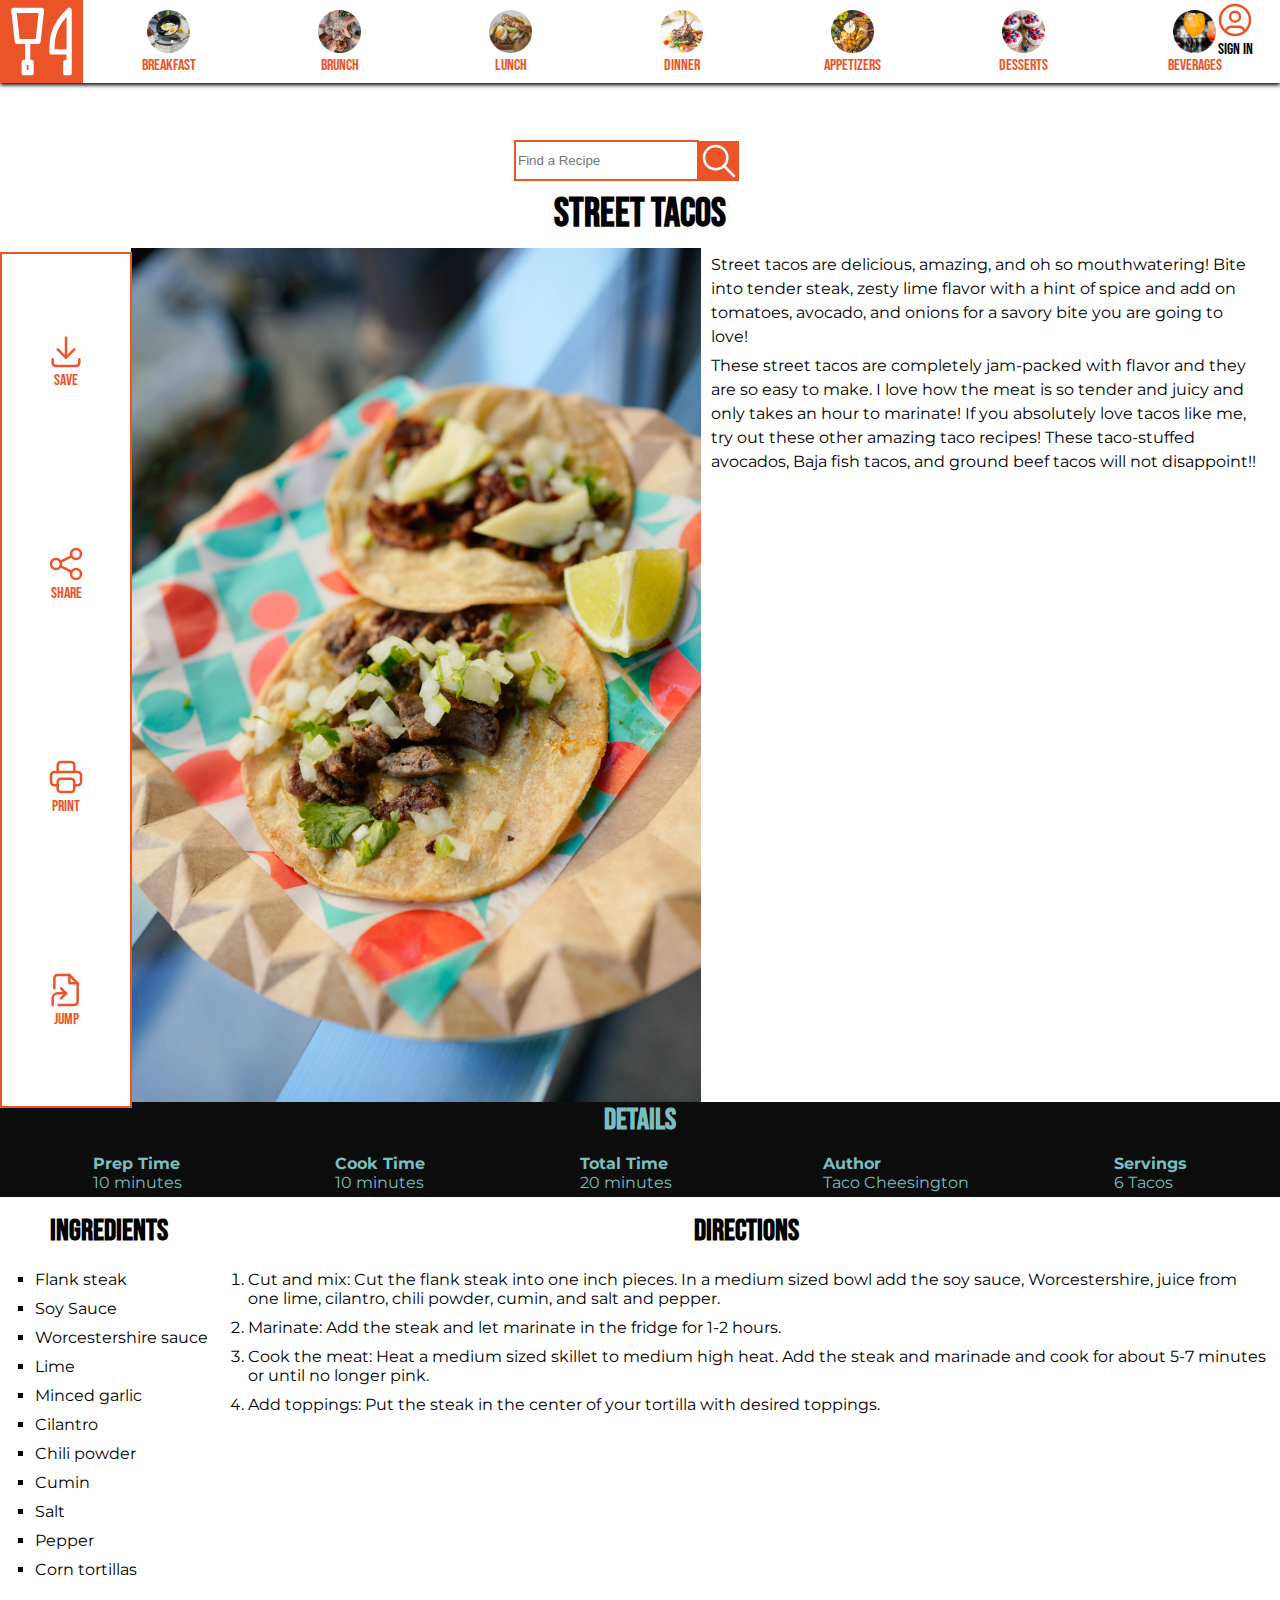
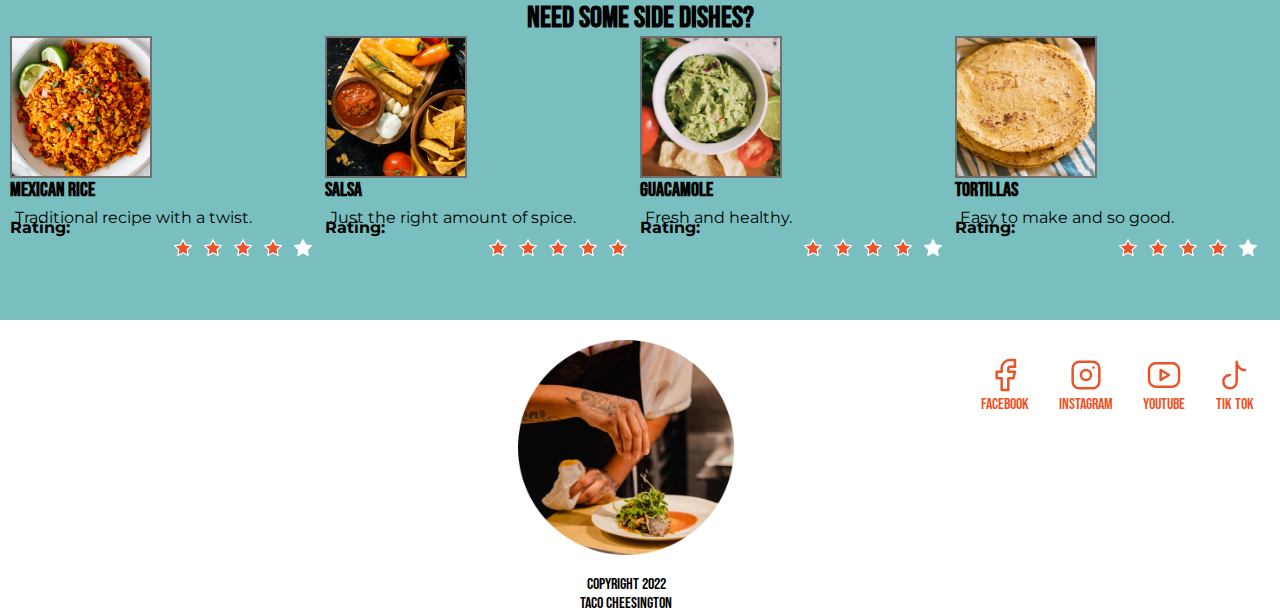
==== commit 90ad241b: "largest screen size css" ====
--- a/index.html
+++ b/index.html
@@ -52,6 +52,7 @@
                         <path d="M5 11v-6a2 2 0 0 1 2 -2h7l5 5v11a2 2 0 0 1 -2 2h-9.5" />
                     </svg></a></li>
         </ul>
+        <section id="street-tacos">
         <img src="images/street-tacos.png" alt="">
         <div class="padded">
             <p>Street tacos are delicious, amazing, and oh so mouthwatering! Bite into tender steak,
@@ -63,6 +64,7 @@
                 love tacos like me, try out these other amazing taco recipes! These taco-stuffed avocados,
                 Baja fish tacos, and ground beef tacos will not disappoint!!</p>
         </div>
+        </section>
 
         <section id="details">
             <h2>Details</h2>
@@ -277,9 +279,10 @@
                         </svg></a></li>
                 <li id="dining-icon"><a href="#home"><svg xmlns="http://www.w3.org/2000/svg"
                             class="icon icon-tabler icon-tabler-tools-kitchen" width="60" height="60"
-                            viewBox="0 0 24 24" stroke-width="1.5" stroke="#ffffff" fill="#eb5428" stroke-linecap="round"
-                            stroke-linejoin="round">
-                            <path stroke="none" d="M0 0h24v24H0z" fill="#eb5428" />
+                            viewBox="0 0 24 24" stroke-width="1.5" stroke="#ffffff" fill="#eb5428" 
+                            stroke-linecap="round"
+                            stroke-linejoin="round">
+                            <path stroke="#eb5428" d="M0 0h24v24H0z" fill="#eb5428" />
                             <path d="M4 3h8l-1 9h-6z" />
                             <path d="M7 18h2v3h-2z" />
                             <path d="M20 3v12h-5c-.023 -3.681 .184 -7.406 5 -12z" />
--- a/designs.css
+++ b/designs.css
@@ -215,7 +215,7 @@
         align-items: center;
     }
 
-} */
+}
 
 @media screen and (min-width:768px) {
 
@@ -250,6 +250,10 @@
 
     .padded {
         padding: 0 10px;
+    }
+
+    #street-tacos{
+        padding: 0;
     }
 
     #recipe {
@@ -511,7 +515,6 @@
         text-align: center;
         display: flex;
         flex-direction: row-reverse;
-        padding-bottom: 100px;
     }
 
     footer p {
@@ -523,10 +526,10 @@
         flex-direction: column-reverse;
         align-items: center;
     }
-}
+} */
 
 @media screen and (min-width:1280px) {
-    
+
     h1,
     h2,
     h3 {
@@ -538,7 +541,7 @@
     }
 
     h1 {
-        text-align: left;
+        text-align: center;
         padding: 15px 15px 10px;
         font-size: 40px;
     }
@@ -562,13 +565,27 @@
     #recipe {
         display: flex;
         padding: 0;
+        flex-direction: column;
+        justify-content: space-around;
+        background: #fff;
+        position: absolute;
+        top: 236px;
+        left: 0px;
+        width: 10%;
+        border: #eb5428 solid 2px;
+        height: 852px;
+    }
+
+    #street-tacos {
+        display: flex;
         flex-direction: row;
-        justify-content: space-around;
-        background: rgba(255, 255, 255, .75);
-        position: absolute;
-        top: 225px;
-        left: 0px;
-        width: 100%;
+        padding-left: 131px;
+    }
+
+    #street-tacos p {
+        margin: 0;
+        padding-top: 5px;
+        line-height: 1.5;
     }
 
     #recipe a {
@@ -596,6 +613,9 @@
     .search-container {
         display: flex;
         align-items: center;
+        position: absolute;
+        top: 140px;
+        right: 541px;
     }
 
     .search-container input {
@@ -617,7 +637,7 @@
     }
 
     main img {
-        width: 100%;
+        width: 50%;
     }
 
 
@@ -635,9 +655,8 @@
         display: flex;
         width: 100%;
         padding: 0;
-        margin-top: 80px;
-        box-shadow: 0px 2px 2px 0px #888;
-
+        margin: 0;
+        box-shadow: 0px 2px 4px 0px;
     }
 
     #search-group {
@@ -648,18 +667,15 @@
 
     nav li {
         list-style-type: none;
-        padding-bottom: 10px;
-
     }
 
     #hamburger-icon {
         display: none;
     }
 
-    #dining-icon {
-        position: absolute;
-        top: 0px;
-        left: 0px;
+    #dining-icon svg{
+        width: 83px;
+        height: auto;
     }
 
     nav li a {
@@ -671,11 +687,12 @@
     }
 
     nav img {
-        width: 50%;
+        width: 25%;
         margin-bottom: 3px;
-    }
-
-    #details{
+        padding-top: 10px;
+    }
+
+    #details {
         background-color: #0d0d0d;
         color: #7abfbf;
     }
@@ -694,7 +711,7 @@
 
     }
 
-    #details li{
+    #details li {
         display: flex;
         flex-direction: column;
         align-items: baseline;
@@ -836,7 +853,6 @@
         text-align: center;
         display: flex;
         flex-direction: row-reverse;
-        padding-bottom: 80px;
     }
 
     footer p {
